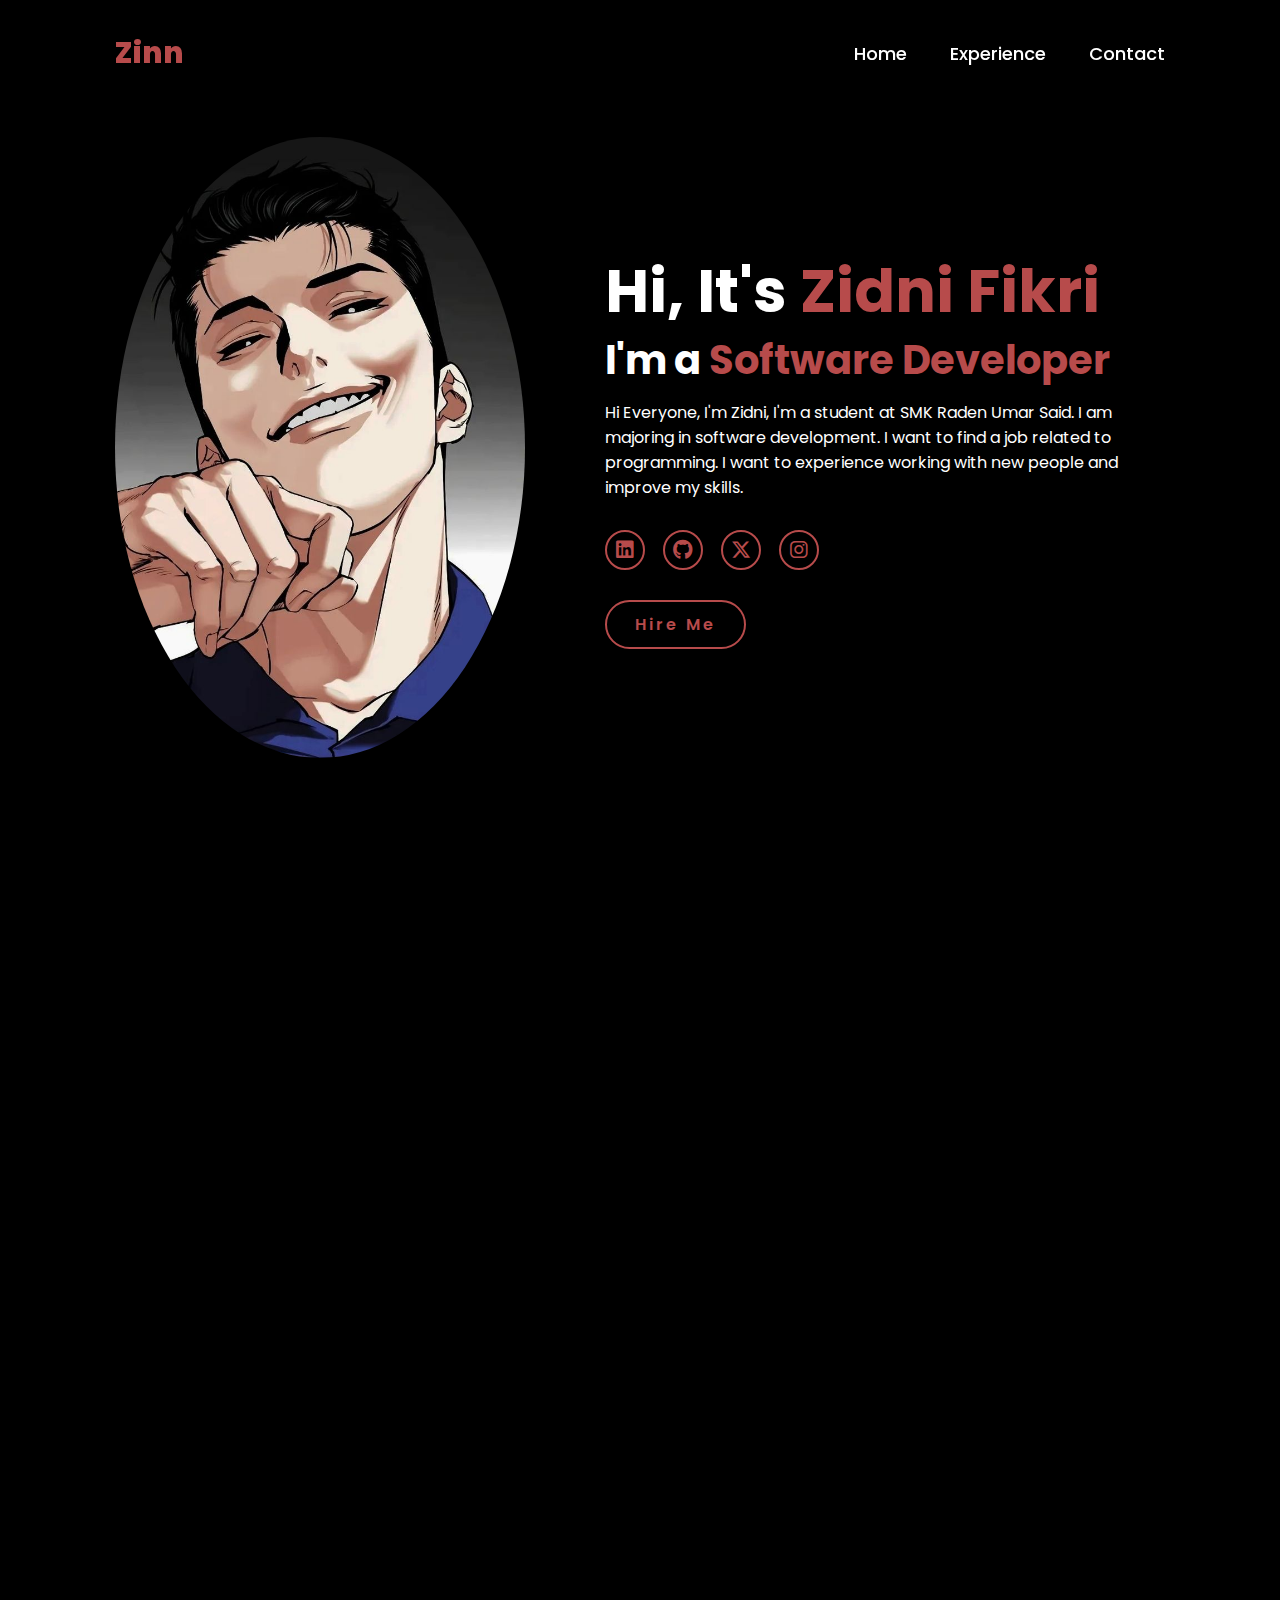
==== index.html @ 81c925d4 "first commit" ====
<!DOCTYPE html>
<html lang="en">
<head>
    <meta charset="UTF-8">
    <meta name="viewport" content="width=device-width, initial-scale=1.0">
    <link rel="stylesheet" href="https://cdnjs.cloudflare.com/ajax/libs/font-awesome/6.5.2/css/all.min.css">
    <link rel="stylesheet" href="style.css">
    <link href="https://unpkg.com/aos@2.3.1/dist/aos.css" rel="stylesheet">
    <title>Document</title>
</head>
<body>
    
<header>
    <a href="#" class="logo">Zinn</a>

    <nav>
        <a href="#" class="active">Home</a>
        <a href="#experience">Experience</a>
        <a href="#contact">Contact</a>
    </nav>
</header>
<section class="home">
   <div class="home-img">
    <img src="test.jpeg" alt="">
   </div>
   <div class="home-content">
    <h1>Hi, It's <span>Zidni Fikri</span></h1>
    <h3 class="typing-text">I'm a <span></span></h3>
    <p>Hi Everyone, I'm Zidni, I'm a student at SMK Raden Umar Said. I am majoring in software development. I want to find a job related to programming. I want to experience working with new people and improve my skills.</p>
    <div class="social-icons">
        <a href="https://www.linkedin.com/in/zidni-fikri-as-sidqi-6416ba291/ "><i class="fa-brands fa-linkedin"></i></a>
        <a href="https://github.com/Zfikzri/"><i class="fa-brands fa-github"></i></a>
        <a href="#"><i class="fa-brands fa-x-twitter"></i></a>
        <a href="https://www.instagram.com/zfikrizinn"><i class="fa-brands fa-instagram"></i></a>
    </div>
    <a href="#" class="btn">Hire Me</a>
   </div>
</section>

<div id="floating-image">
   
</div>

<section id="experience" class="experience">
    <div class="experience-content">
         <h1 data-aos="fade-down">My Experience</h1>
        <div  class="card-content">
            <div data-aos="fade-up" data-aos-delay="100" class="card">
                <img src="experience1.png" alt="">
                <h1>ZiiNime - AnimeList</h1>
                <h3>ZiiNime is an AnimeList website with many features, using NextJS, database (PRISMA ORM), API from Jikan. The features are anime search, top trending anime, collection features, and anime details.</h3>
                <button><a href="/404.html">View More</a></button>
             </div>
             <div data-aos="fade-up" data-aos-delay="200" class="card">
                <img src="experience2.png" alt="">
                <h1>ZiiNews - Portal News</h1>
                <h3>ZiiNews is a news portal website using Laravel Ecosystem Technology Laravel Breeze.ReactJS, MySQL, TailwindCSS, features consist of CRUD (Create, Read, Delete, Update).</h3>
                <button><a href="/404.html">View More</a></button>
             </div>
             <div data-aos="fade-up" data-aos-delay="300" class="card">
                <img src="experience3.png" alt="">
                <h1>ZiiBot - Telegram Bot</h1>
                <h3>ZiiBot is a telegram Bot, this bot is still in the development stage, the technology used in making this bot is NodeJS, Use Library Node Telegram Bot and some APIs, Bot Review: t.me/fkaz_bot</h3>
                <button><a href="/404.html">View More</a></button>
             </div>
        </div>
    </div>
</section>

<section id="contact" class="contact">
    <div class="contact-content">
        <h1 data-aos="fade-left" data-aos-delay="100"><span>Thats All</span></h1>
        <h1 data-aos="fade-up" data-aos-delay="300">Just Contact Me</h1>
        <h1 data-aos="fade-right" data-aos-delay="600"><span>In WhatsApp</span></h1>
        <a href="https://wa.me/6281286352159" target="_blank">
            <img data-aos="flip-up" data-aos-delay="900" src="whatsapp.jpeg" alt="Chat di WhatsApp">
          </a>
          
    </div>
</section>

<script src="https://unpkg.com/aos@2.3.1/dist/aos.js"></script>
<script src="script.js"></script>



</body>
</html>
---- style.css ----
@import url('https://fonts.googleapis.com/css2?family=Poppins%3Awght%40100%3B200%3B300%3B400%3B500%3B600&display=swap%27%29%3B');

*{
    margin:0;
    padding: 0;
    box-sizing: border-box;
    text-decoration: none;
    border: none;
    outline: none;
    font-family: 'Poppins', sans-serif;
    scrollbar-width: thin; /* Ukuran scrollbar */
    scrollbar-color: #b74b4b #333; /* Warna thumb dan track scrollbar */
}

html{
    font-size: 62.5%;
    scroll-behavior: smooth;
}




body{
    width: 100%;
    height: 100vh;
    background-color: black;
    color: white;
    overflow-x: hidden;

    cursor: url('cursor.cur'), auto;
}

header{
    margin-top: 20px;
    position: fixed;
    top: 0;
    left: 0;
    width: 100%;
    padding: 1rem 9%;
    background-color: transparent;
    filter: drop-shadow(10px);
    display: flex;
    justify-content: space-between;
    align-items: center;
    z-index: 100;
}

.logo{
    font-size: 3rem;
    color: #b74b4b;
    font-weight: 800;
    cursor: pointer;
    transition: 0.5s ease;
}

.logo:hover{
    transform: scale(1.1);
}

nav a{
    font-size: 1.8rem;
    color: white;
    margin-left: 4rem;
    font-weight: 500;
    transition: 0.3s ease;
    border-bottom: 3px solid transparent;
}

nav a:hover, nav a:active{
    color: #b74b4b;
    border-bottom: 3px solid #b74b4b;
}

@media(max-width:995px){
    nav{
        position: absolute;
        display: none;
        top: 0;
        right: 0;
        width: 40%;
        border-left: 3px solid #b74b4b;
        border-bottom-left-radius: 2rem;
        padding: 1rem solid;
        background-color: #161616;
        border-top: 0.1rem solid rgba(0, 0, 0, 0, 1);
    }

    nav:active{
        display: block;
        font-size: 2rem;
        margin: 3rem 0;
    }

    nav a:hover,nav a:active{
        padding: 1rem;
        border-radius: 0.5rem;
        border-bottom: 0.5rem solid #b74b4b;
    }
}

section{
    min-height: 100vh;
    padding: 5rem 9% 5rem;

}

.home{
    display: flex;
    justify-content: center;
    align-items: center;
    gap: 8rem;
    background-color: black;
}

.home .home-content h1{
    font-size: 6rem;
    font-weight: 700;
    line-height: 1.3;
}

span{
    color: #b74b4b;
}

.home-content h3{
    font-size: 4rem;
    margin-bottom: 1rem;
    font-weight: 700;
}

.home-content p{
    font-size: 1.6rem;
}

.home-img{
    border-radius: 50%;
}

.home-img img{
    position: relative;
    width: 32vw;
    border-radius: 50%;
    box-shadow: 0 0 25px solid #b74b4b;
    transition: 0.2s linear;
}

.home-img img:hover{
    font-size: 1.8rem;
    font-weight: 500;
}

.social-icons a{
    display: inline-flex;
    justify-content: center;
    align-items: center;
    width: 4rem;
    height: 4rem;
    background-color:  transparent;
    border: 0.2rem solid #b74b4b;
    font-size: 2rem;
    border-radius: 50%;
    margin: 3rem 1.5rem 3rem 0;
    transition: 0.3s ease;
    color: #b74b4b;
}

.social-icons a:hover{
    color: black;
    transform: scale(1.3) translateY(-5px);
    background-color: #b74b4b;
    box-shadow: 0 0 25px #b74b4b;

}

.btn{
   display: inline-block;
   padding: 1rem 2.8rem;
   background-color: black;
   border-radius: 4rem;
   font-size: 1.6rem;
   color: #b74b4b;
   letter-spacing: 0.3rem;
   font-weight: 600;
   border: 2px solid #b74b4b;
   transition: 0.3s ease;
   cursor: pointer;
   position: relative;
}

.btn:hover{
    transform: scale3d(1.03);
    background-color: #b74b4b;
    color: black;
    box-shadow: 0 0 25 px #b74b4b;
}

.typing-text{
    font-size: 34px;
    font-weight: 600;
    min-width: 280px;
}

.typing-text span{
    position: relative;
}

.typing-text span::before{
    content: "Software Developer";
    color: #b74b4b;
    animation: words 20s infinite;
}

.typing-text span::after{
    content: "";
    background-color: black;
    position: absolute;
    width: calc(100% + 8px);
    height: 100%;
    border-left: 3px solid black;
    right: -8;
    animation: cursor 0.6s infinite;
}

@keyframes cursor{
    to{
        border-left: 3px solid #b74b4b;
    }
}

@keyframes words{
    0%,20%{
        content: "Web Developer";
    }
    21%,40%{
        content: "Software Developer";
    }
    41%,60%{
        content: "Web Designer";
    }
    61%,80%{
        content: "High School Student";
    }
    81%,100%{
        content: "UI/UX Designer";
    }
}

@media(max-width:1000px){
    .home{
        gap: 4rem;
    }
}

@media(max-width:995px){
    .home{
        margin: 5rem 4rem;
        flex-direction: column;
    }
    .home .home-content h3{
        font-size: 2.5rem;
    }
    .home-content h1{
        font-size: 5rem;
    }
    .home-img img{
        width: 70vw;
        margin-top: 4rem;
    }
}

.floating-image {
    position: absolute;
    width: 150px; /* Ukuran gambar */
    height: 150px;
    border-radius: 50%;
    pointer-events: none; /* Menghindari interaksi */
    animation: float 4s ease-in-out infinite, pop 0.5s ease-out;
}

@keyframes float {
    0% {
        transform: translateY(0);
    }
    50% {
        transform: translateY(-20px);
    }
    100% {
        transform: translateY(0);
    }
}

@keyframes fade-out {
    0% {
        opacity: 1;
    }
    100% {
        opacity: 0;
    }
}

@keyframes fade-in {
    0% {
        opacity: 0;
    }
    100% {
        opacity: 1;
    }
}

@keyframes pop {
    0% {
        transform: scale(0.5);
        opacity: 0;
    }
    50% {
        transform: scale(1.2);
        opacity: 1;
    }
    100% {
        transform: scale(1);
    }
}

.experience{
   margin-top: 10%;
}

.card-content{
    display: flex;
    margin: 0 auto;
    justify-content: space-between;
}

.experience-content h1{
    text-align: center;
   color: #b74b4b;
   font-size: 6rem;
   margin-bottom: 10%;
}

.card{
    height: 700px;
    background-color: #b74b4b;
    width: 400px;
    flex-direction: column;
    border-radius: 20px;
    text-align: center;

}

.card h1{
    color: white;
    font-size: 25px;
    margin-top: 10px;
    margin-bottom: 10%;
}

.card img{
    width: 400px;
    border-radius: 20px;
    height: 400px;
}

.card h3{
   font-size: 14px;
}

.card button{
    margin-top: 40px;
    background-color: transparent;
    border: 3px solid white;
    font-family: sans-serif;
    font-weight: 700;
    padding: 1rem;
    width: 200px;
    color: black;
    font-size: 15px;
    border-radius: 10px;
    transition: 0.2s ease-in-out;
}

.card button:hover{
    background-color: #161616;
    color: white;
    border: #161616;
    border-radius: 10px;
}

.card a{
    color: black;
}


.card button:hover a {
    color: white;
}
.contact{
    margin-top: 20%;
    display: flex;
    flex-direction: column;
}

.contact-content{
    text-align: center;
    font-size: 6rem;
}

.contact-content img{
    width: 400px;
    height: 400px;
    border-radius: 15px;
}
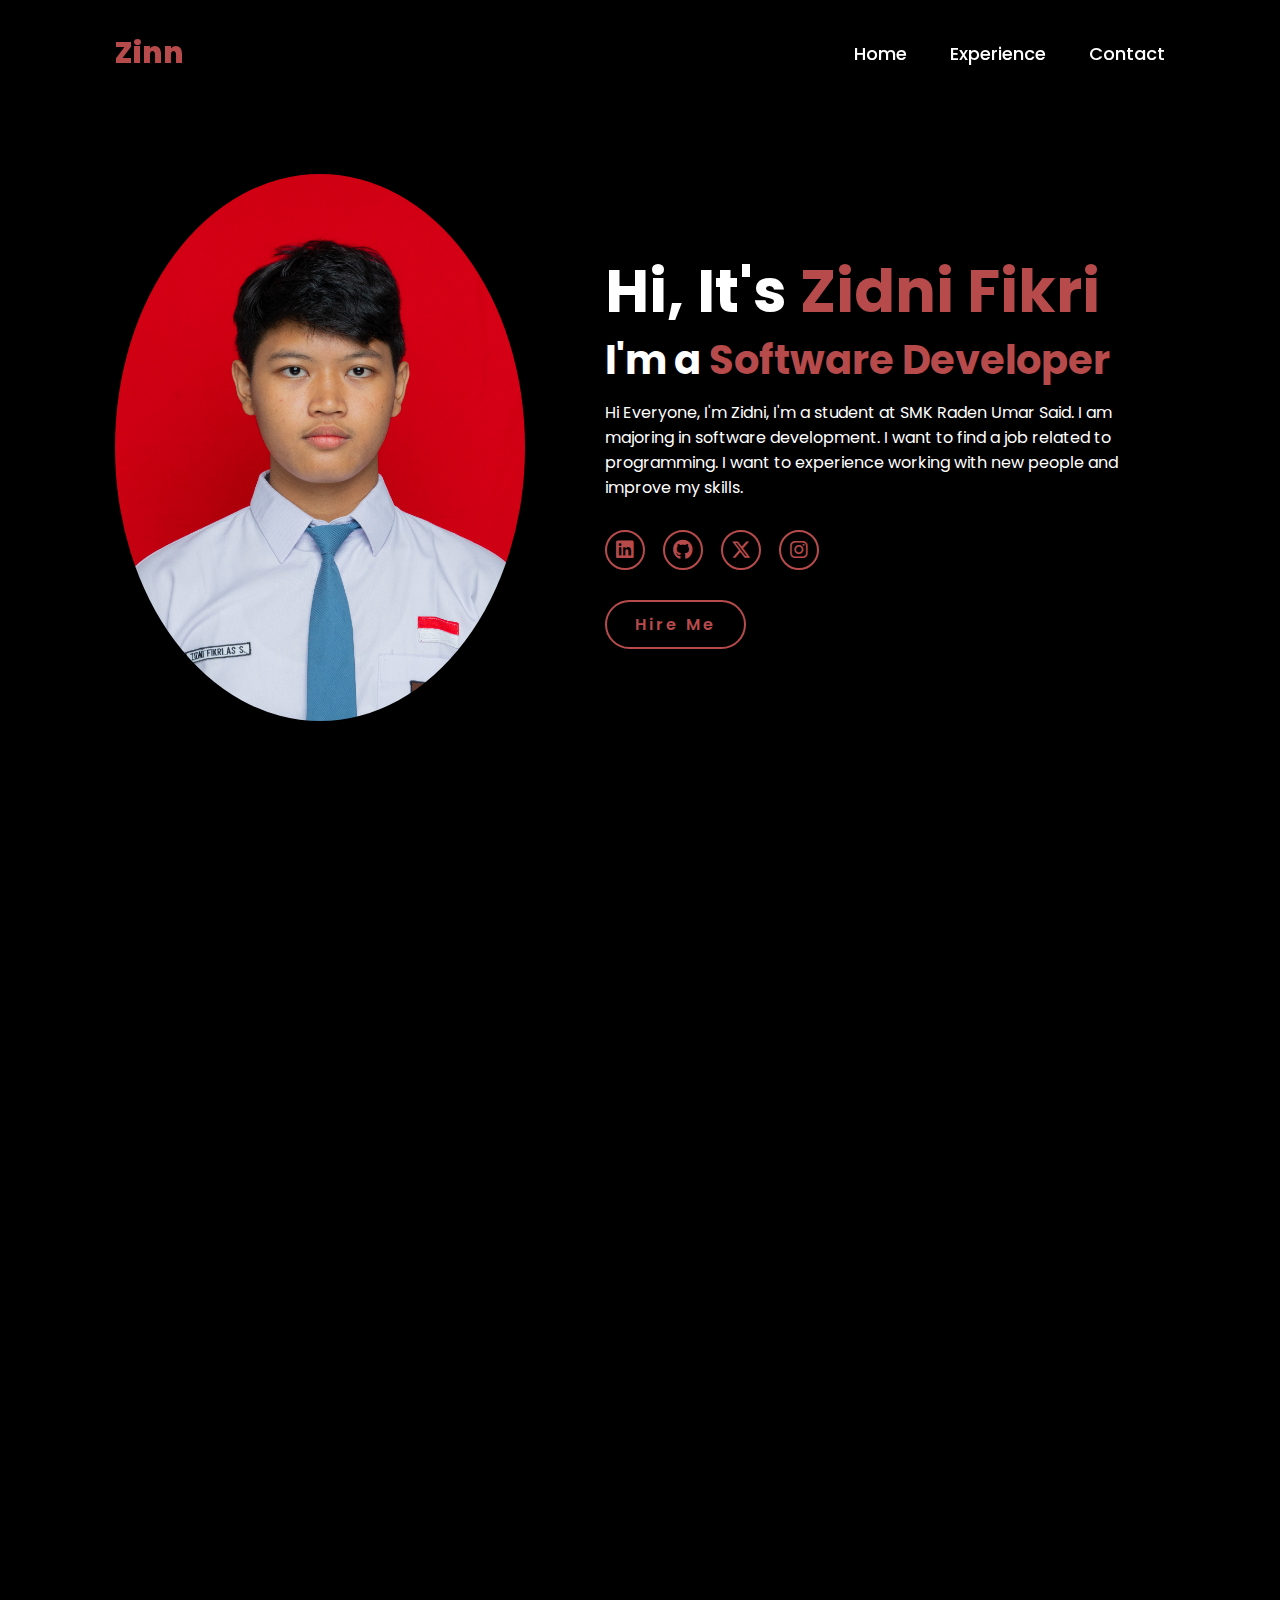
==== commit 735ccc39: "fix" ====
--- a/index.html
+++ b/index.html
@@ -6,12 +6,13 @@
     <link rel="stylesheet" href="https://cdnjs.cloudflare.com/ajax/libs/font-awesome/6.5.2/css/all.min.css">
     <link rel="stylesheet" href="style.css">
     <link href="https://unpkg.com/aos@2.3.1/dist/aos.css" rel="stylesheet">
-    <title>Document</title>
+    <title>Portofolio --- Zidni Fikri As Sidqi💫💫</title>
 </head>
 <body>
     
 <header>
     <a href="#" class="logo">Zinn</a>
+
 
     <nav>
         <a href="#" class="active">Home</a>
@@ -21,7 +22,7 @@
 </header>
 <section class="home">
    <div class="home-img">
-    <img src="test.jpeg" alt="">
+    <img src="foto.jpg" alt="">
    </div>
    <div class="home-content">
     <h1>Hi, It's <span>Zidni Fikri</span></h1>
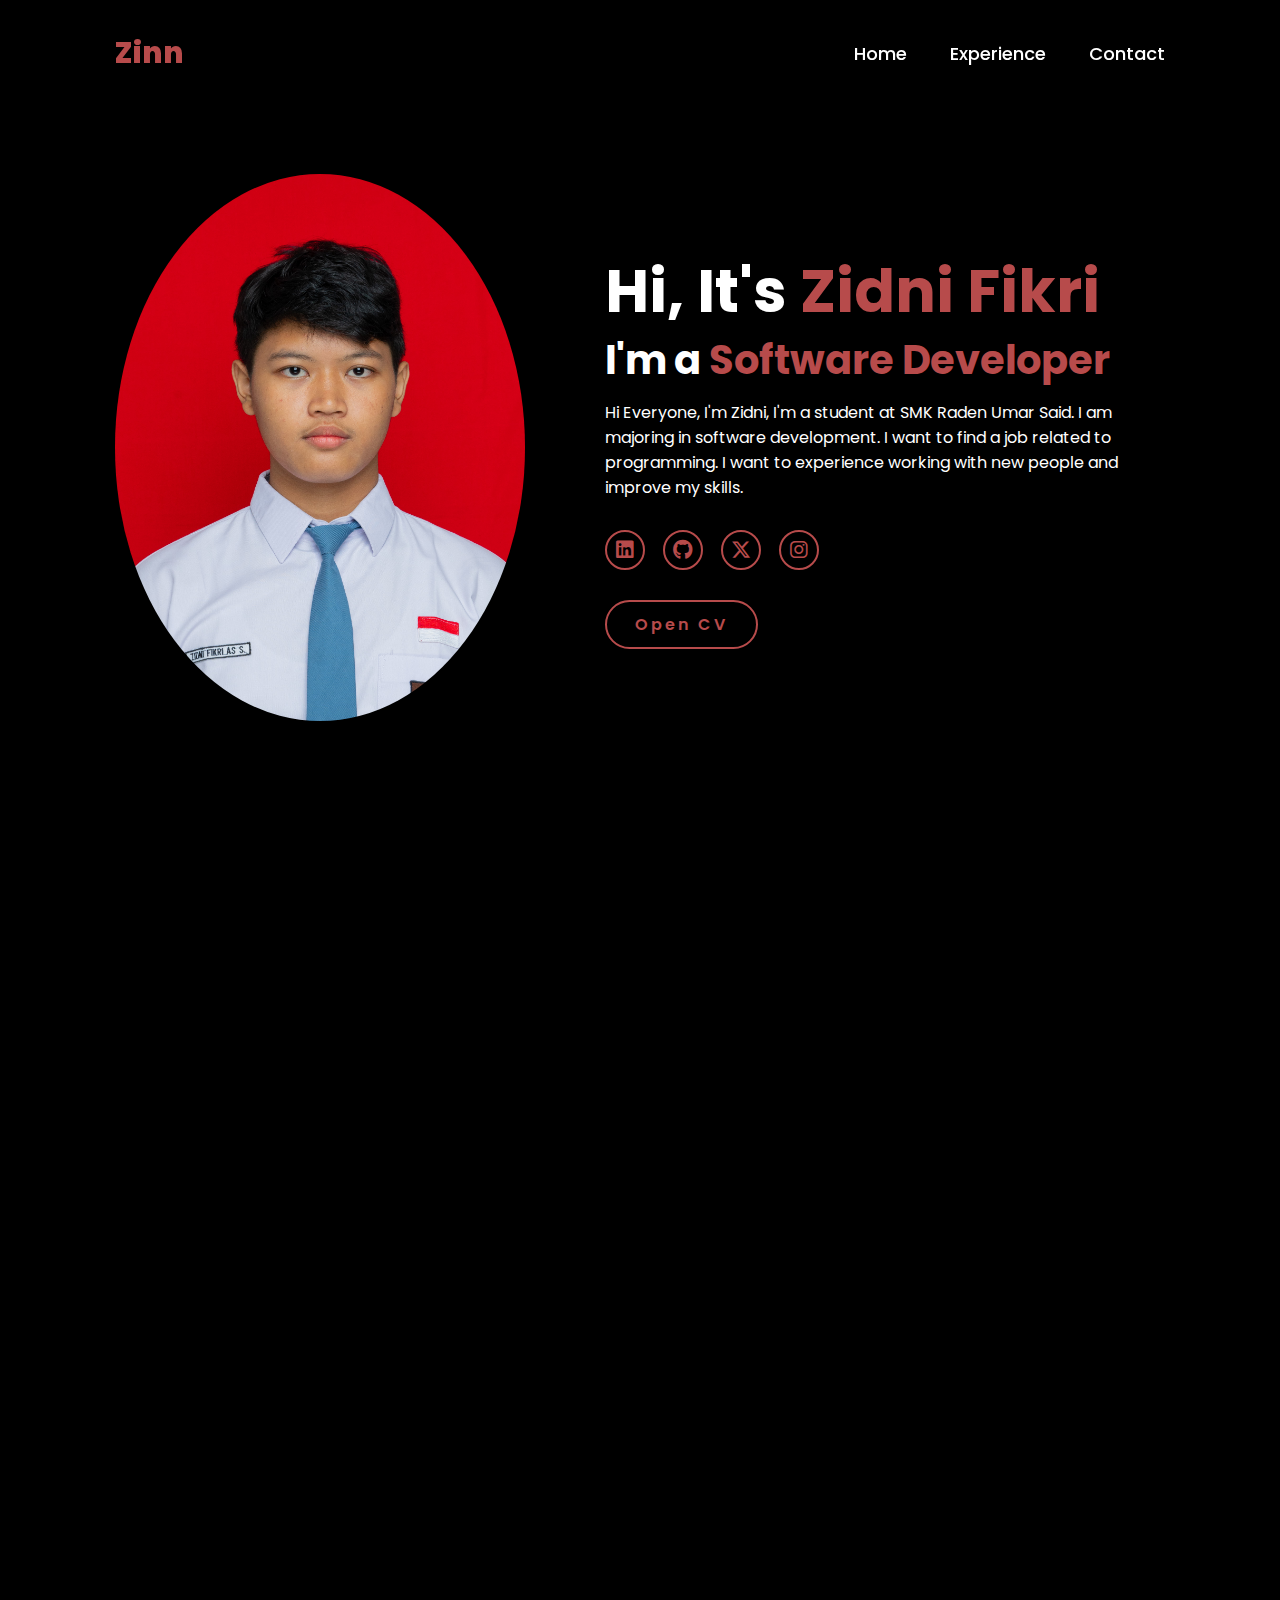
==== commit 0456a951: "fix2" ====
--- a/index.html
+++ b/index.html
@@ -34,7 +34,7 @@
         <a href="#"><i class="fa-brands fa-x-twitter"></i></a>
         <a href="https://www.instagram.com/zfikrizinn"><i class="fa-brands fa-instagram"></i></a>
     </div>
-    <a href="#" class="btn">Hire Me</a>
+    <a href="/CV Zidni Fikri As Sidqi.pdf" class="btn">Open CV</a>
    </div>
 </section>
 
